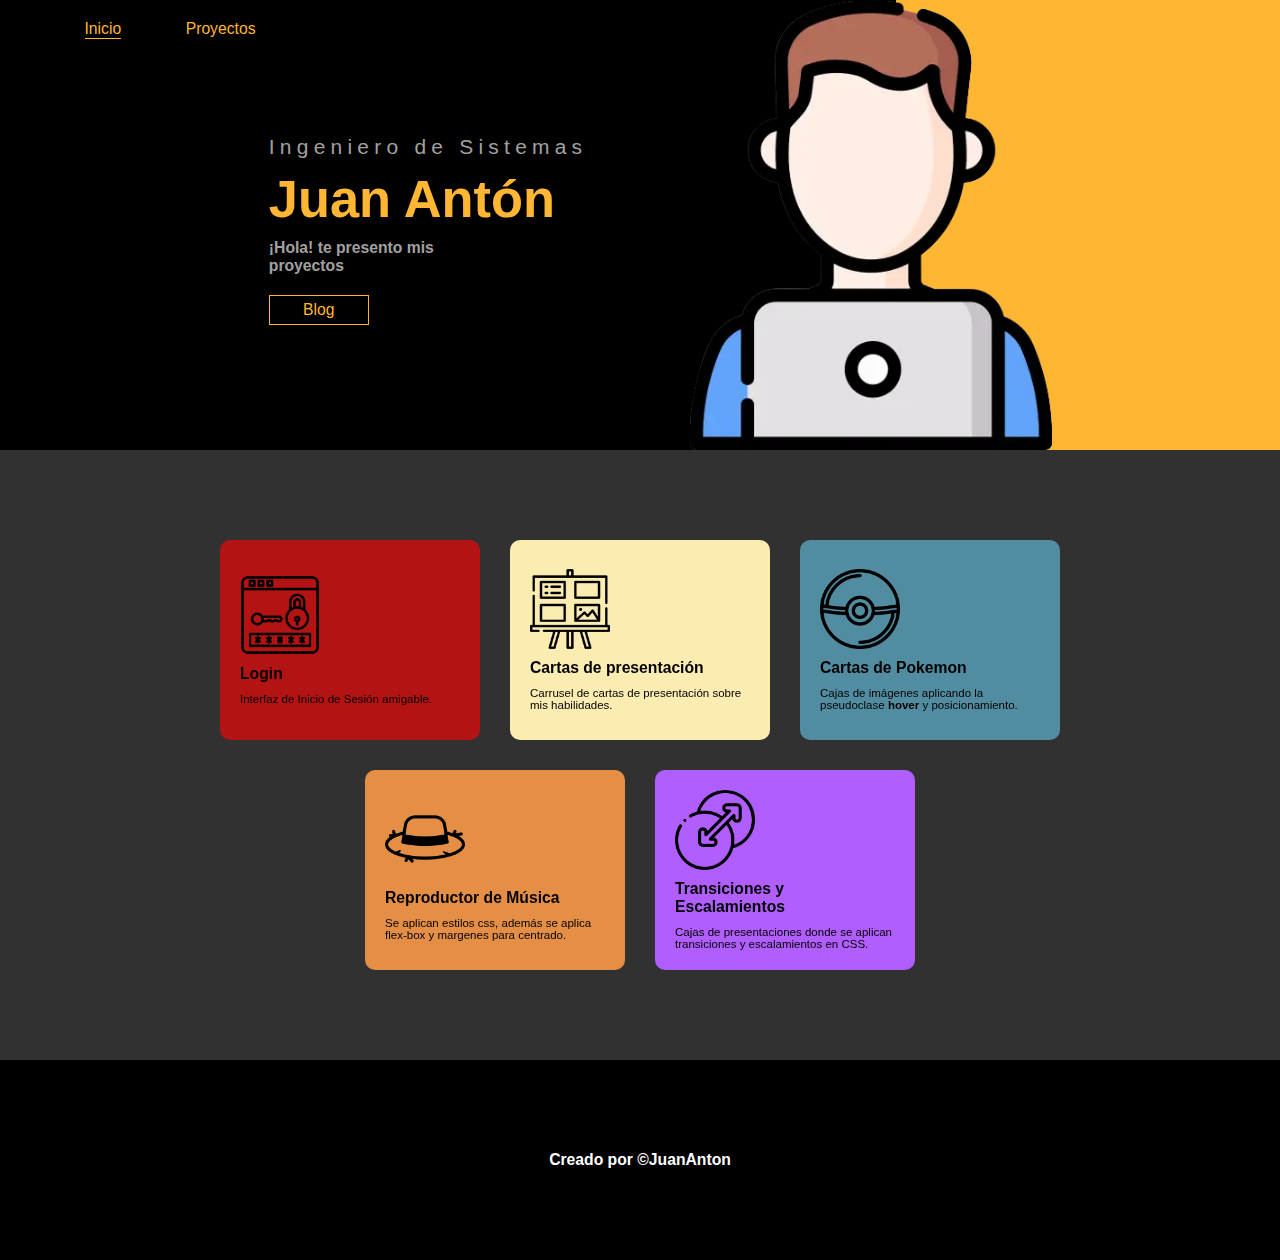
==== index.html @ 186a22ee "Se agrega el Proyecto" ====
<!DOCTYPE html>
<html lang="en">
<head>
    <meta charset="UTF-8">
    <meta http-equiv="X-UA-Compatible" content="IE=edge">
    <meta name="viewport" content="width=device-width, initial-scale=1.0">
    <title>Portafolio</title>
    <link rel="icon" href="/img/j.png">
    <style>
        @import url('https://fonts.googleapis.com/css2?family=Tangerine&display=swap');
    </style>
    <link rel="stylesheet" href="/style.css">
</head>
<body>
    <header class="container">
        <nav class="nav">
            <ul class="nav-ul">
                <li class="nav-ul__li nav-ul--item"><a href="/index.html">Inicio</a></li>
                <li class="nav-ul__li"><a href="#main">Proyectos</a></li>
            </ul>
        </nav>
        <article class="header-article">
            <section class="header-article__section">
                <div class="header-article__section__div__uno">
                    <p>Ingeniero de Sistemas</p>
                    <h1>Juan Antón</h1>
                    <h2>¡Hola! te presento mis proyectos</h2>
                </div>
                <div class="header-article__section__div">
                    <a href="./BLOG-JUANANTON/index.html" class="" target="_blank">
                        <button id="header-article__section__div__button" class="header-article__section__div__button">Blog</button>
                    </a>
                </div>
            </section>
            <section class="header-article__section__dos">
                <figure class="header-article__section__figure">
                    <img src="/img/programador-removebg-preview.webp" alt="" class="header-article__section__img">
                    <figcaption></figcaption>
                </figure>
            </section>
        </article>
    </header>
    <main class="container main" id="main">
        <article class="main-proyectos">
            <section class="main-proyectos__section" id="main-proyectos__section__cuatro">
                <div class="face front face--cuatro">
                    <figure class="main-proyectos__section__figure">
                        <img src="/img/contrasena.png" alt="" class="main-proyectos__section__img">
                        <figcaption></figcaption>
                    </figure> 
                    <h2>Login</h2>
                    <p>Interfaz de Inicio de Sesión amigable.</p>
                </div>
                <div class="face back back--item4">
                    <a href="./LOGIN/index.html" target="_blank">
                        <button href="" class="booton">Ver más</button>
                    </a>
                </div>
            </section>
            <section class="main-proyectos__section" id="main-proyectos__section__cinco">
                <div class="face front face--cinco">
                    <figure class="main-proyectos__section__figure">
                        <img src="/img/storyboard.png" alt="" class="main-proyectos__section__img">
                        <figcaption></figcaption>
                    </figure> 
                    <h2>Cartas de presentación</h2>
                    <p>Carrusel de cartas de presentación sobre mis habilidades.</p>
                </div>
                <div class="face back back--item5">
                    <a href="./CARTAS-PRESENTACION/index.html" target="_blank">
                        <button href="" class="booton">Ver más</button>
                    </a>
                </div>
            </section>
            <section class="main-proyectos__section" id="main-proyectos__section__seis">
                <div class="face front face--seis">
                    <figure class="main-proyectos__section__figure">
                        <img src="/img/pokebola.png" alt="" class="main-proyectos__section__img">
                        <figcaption></figcaption>
                    </figure> 
                    <h2>Cartas de Pokemon</h2>
                    <p>Cajas de imágenes aplicando la pseudoclase <strong>hover</strong> y posicionamiento.</p>
                </div>
                <div class="face back back--item6">
                    <a href="./CARTAS-POKEMON/index.html" target="_blank">
                        <button href="" class="booton">Ver más</button>
                    </a>
                </div>
            </section>
            <section class="main-proyectos__section" id="main-proyectos__section__ocho">
                <div class="face front face--ocho">
                    <figure class="main-proyectos__section__figure">
                        <img src="/img/sombrero-de-copa.png" alt="" class="main-proyectos__section__img">
                        <figcaption></figcaption>
                    </figure> 
                    <h2>Reproductor de Música</h2>
                    <p>Se aplican estilos css, además se aplica flex-box y margenes para centrado.</p>
                </div>
                <div class="face back back--item8">
                    <a href="./REPRODUCTOR/index.html" target="_blank">
                        <button href="" class="booton">Ver más</button>
                    </a>
                </div>
            </section>
            <section class="main-proyectos__section" id="main-proyectos__section__nueve">
                <div class="face front face--nueve">
                    <figure class="main-proyectos__section__figure">
                        <img src="/img/transicion.png" alt="" class="main-proyectos__section__img">
                        <figcaption></figcaption>
                    </figure> 
                    <h2>Transiciones y Escalamientos</h2>
                    <p>Cajas de presentaciones donde se aplican transiciones y escalamientos en CSS.</p>
                </div>
                <div class="face back back--item9">
                    <a href="./TRANSFORM/index.html" target="_blank">
                        <button href="" class="booton">Ver más</button>
                    </a>
                </div>
            </section>
        </article>
    </main>
    <footer class="footer">
        <div class="footer__texts">
            <h2 class="footer__paragraph">Creado por &copy;JuanAnton</h2>
        </div>
    </footer>
</body>
</html>
---- style.css ----
*{
    box-sizing: border-box;
    margin: 0;
    padding: 0;
}

html{
    font-size: 65.5%;
    font-family: var(--font-family);
}

:root{
    --font-family:'Roboto', sans-serif;
    --font-size-primary: 4rem;
    --font-size-secundary: 3rem;
    --font-size-terceary: 2rem;
    --color-secundary: #ffb633;
    --color-primary: #313131;
}

.container{
    width: 100%;
    background-color: black;
}

.nav{
    display: flex;
    justify-content: center;
}

.nav-ul{
    margin-top: 20px;
    width: 300px;
    display: flex;
    justify-content: space-evenly;
}

.nav-ul__li{
    display: inline-block;
    font-size: 1.3rem;
    transition: .5s;
    border-bottom: 1px solid transparent;
}

.nav-ul__li:hover{
    border-bottom: 1px solid var(--color-secundary);
}

.nav-ul__li a{
    text-decoration: none;
    color: var(--color-secundary);
}

.nav-ul--item{
    border-bottom: 1px solid var(--color-secundary);
}

.header-article{
    height: 250px;
    display: flex;
    align-items: center;
    justify-content: center;
}

.header-article__section__div__uno{
    text-align: center;
}

.header-article__section{
    height: 180px;
    display: flex;
    flex-direction: column;
    justify-content: center;
    align-items: center;
}

.header-article__section p{
    margin-top: 10px;
    font-size: 1.3rem;
    letter-spacing: .5rem;
    color: rgb(162, 161, 161);
}

.header-article__section h1{
    margin-top: 10px;
    font-size: var(--font-size-secundary);
    color: var(--color-secundary);
}

.header-article__section h2{
    margin-top: 10px;
    color: rgb(162, 161, 161);
    width: 100%;
    margin-bottom: 0;
}

.header-article__section__div{
    margin-top: 20px;
}

.header-article__section__div a{
    text-decoration: none;
}

.header-article__section__div__button{
    width: 100px;
    height: 30px;
    border: 1px solid var(--color-secundary);
    background-color: black;
    color: var(--color-secundary);
    cursor: pointer;
}

.header-article__section__div__button:hover{
    background-color: var(--color-secundary);
    color: black;
    font-weight: bold;
}

.header-article__section__dos{
    display: none;
}

.main{
    background-color: var(--color-primary);
    width: 100%;
    padding: 50px 0;
}

.main-proyectos{
    padding: 40px 0;
    width: 70%;
    margin: 0 auto;
    display: flex;
    flex-wrap: wrap;
    column-gap: 30px;
    row-gap: 30px;
    justify-content: center;
}

.main-proyectos__section{
    width: 80%;
    max-width: 260px;
    height: 80%;
    display: flex;
    flex-direction: column;
    border-radius: 10px;
    position: relative;
    height: 200px;
}

.face{
    position: absolute;
    width: 100%;
    height: 100%;
    backface-visibility: hidden;
    border-radius: 10px;
    overflow: hidden;
    transition: .9s;
}

.face--uno{
    background-color: var(--color-secundary);
}

.face--dos{
    background-color: #98D8AA;
}

.face--tres{
    background-color: #265073;
}

.face--cuatro{
    background-color: #B31312;
}

.face--cinco{
    background-color: #FBECB2;
}

.face--seis{
    background-color: #528ca1;
}

.face--siete{
    background-color: #00653e;
}

.face--ocho{
    background-color: #E48F45;
}

.face--nueve{
    background-color: #B15EFF;
}

.face a{
    text-decoration: none;
}

.back{
    transform: perspective(600px) rotateY(180deg);
    display: flex;
    justify-content: center;
    align-items: center;
    background-position: center;
    background-repeat: no-repeat;
    background-size: cover;
}

.back--item1{
    background-image: linear-gradient(rgba(255, 0, 0, 0.416),rgba(0, 0, 255, 0.537)), url('./img/img_fondo.webp');
}

.back--item2{
    background-image: linear-gradient(rgba(240,89,65, 0.416),rgba(34,9,44, 0.537)), url('./img/img_fondo2.webp');
}

.back--item3{
    background-image: linear-gradient(rgba(255,245,194, 0.416),rgba(48,129,208, 0.537)), url('./img/img_fondo3.webp');
}

.back--item4{
    background-image: linear-gradient(rgba(61,48,162, 0.416),rgba(255,251,115, 0.537)), url('./img/img_fondo4.webp');
}

.back--item5{
    background-image: linear-gradient(rgba(58,77,57, 0.416),rgba(236, 227, 206, 0.537)), url('./img/img_fondo5.webp');
}

.back--item6{
    background-image: linear-gradient(rgba(255, 0, 0, 0.416),rgba(0, 0, 255, 0.537)), url(./CARTAS-POKEMON/assets/fondo.webp);
}

.back--item7{
    background-image: linear-gradient(rgba(255, 0, 0, 0.416),rgba(5, 105, 14, 0.877)), url('./img/img_fondo7.webp');
}

.back--item8{
    background-image: linear-gradient(rgba(255, 255, 0, 0.289),rgba(105, 5, 38, 0.877)), url('../REPRODUCTOR/assets/imagen.webp');
}

.back--item9{
    background-image: linear-gradient(rgba(167, 98, 245, 0.289),rgba(245, 66, 126, 0.877)), url('./img/transicion.png');
}

.booton{
    width: 100px;
    height: 40px;
    background-color: var(--color-secundary);
    border: 0;
    border-radius: 10px;
    display: flex;
    justify-content: center;
    align-items: center;
    text-align: center;
    color: black;
    font-size: 1.5rem;
    cursor: pointer;
}

.booton:hover{
    background-color: black;
    border: 1px solid var(--color-secundary);
    color: var(--color-secundary);
}

.front{
    transform: perspective(600px) rotateY(0deg);
    display: flex;
    flex-direction: column;
    justify-content: center;
    gap: 10px;
    padding: 0 20px;
}

.front p{
    font-size: 1.1rem;
}

.main-proyectos__section:hover .front{
    transform: perspective(600px) rotateY(180deg);
}

.main-proyectos__section:hover .back{
    transform: perspective(600px) rotateY(360deg);
    border-radius: 10px;
}

.main-proyectos__section__figure{
    width: 80px;
    height: 80px;
}

.main-proyectos__section__img{
    width: 100%;
    height: 100%;
}

.footer{
    width: 100%;
    background-color: black;
    color: white;
    height: 200px;
    display: flex;
    justify-content: center;
    align-items: center;
}

.footer__texts{
    width: 80%;
    display: block;
    text-align: center;
}

@media screen and (min-width: 786px){

    .nav{
        justify-content:flex-start;
        position: absolute;
    }
    
    .nav-ul{
        margin-left: 20px;
    }

    .nav-ul__li{
        font-size: 1.5rem;
    }

    .header-article__section__dos{
        display: block;
        width: 30%;
        height: 100%;
        background-color: var(--color-secundary);
    }

    .header-article{
        height: 450px;
        display: flex;
        flex-direction: row;
    }

    .header-article__section{
        width: 70%;
        display: flex;
        flex-direction: column;
        justify-content: center;
        align-items: center;
    }

    .header-article__section__div__uno{
        width: 70%;
        text-align: start;
        margin-left: auto;
    }
    
    .header-article__section__div{
        width: 70%;
        text-align: start;
        margin-left: auto;
    }

    .header-article__section__div__button{
        margin: 0 auto;
    }

    .header-article__section h2{
        margin-top: 10px;
        color: rgb(162, 161, 161);
        width: 200px;
        margin-bottom: 0;
        margin-left: 0;
        margin-right: 0;
    }

    .header-article__section h1{
        font-size: var(--font-size-primary);
    }

    .header-article__section__figure{
        width: 450px;
        height: 450px;
        position: relative;
        margin-left: -250px;
    }

    .header-article__section__img{
        width: 450px;
        height: 450px;
    }

    .header-article__section__div__button{
        font-size: 1.5rem;
    }

    .header-article__section__div__uno h1{
        font-size: 5rem;
    }

    .header-article__section__div__uno p{
        font-size: 2rem;
    }

}

@media screen and (min-width: 1366px){

    .header-article__section__div__uno{
        display: flex;
        flex-direction: column;
        gap: 5px;
        margin-bottom: 40px;
        line-height: 1.3;
        letter-spacing: 2px;
    }

    .header-article__section__div__uno p{
        letter-spacing: 10px;
    }

    .header-article__section__div__uno h2{
        font-size: 1.8rem;
    }

    .header-article__section__div__button{
        width: 150px;
        height: 40px;
        font-size: 1.8rem;
    }

    .main-proyectos__section{
        height: 260px;
    }

    .main-proyectos__section__figure{
        width: 100px;
        height: 100px;
    }

    .front p{
        font-size: 1.6rem;
    }

    .front h2{
        font-size: 2rem;
    }

    .booton{
        width: 140px;
        height: 50px;
        font-size: 1.8rem;
    }

}
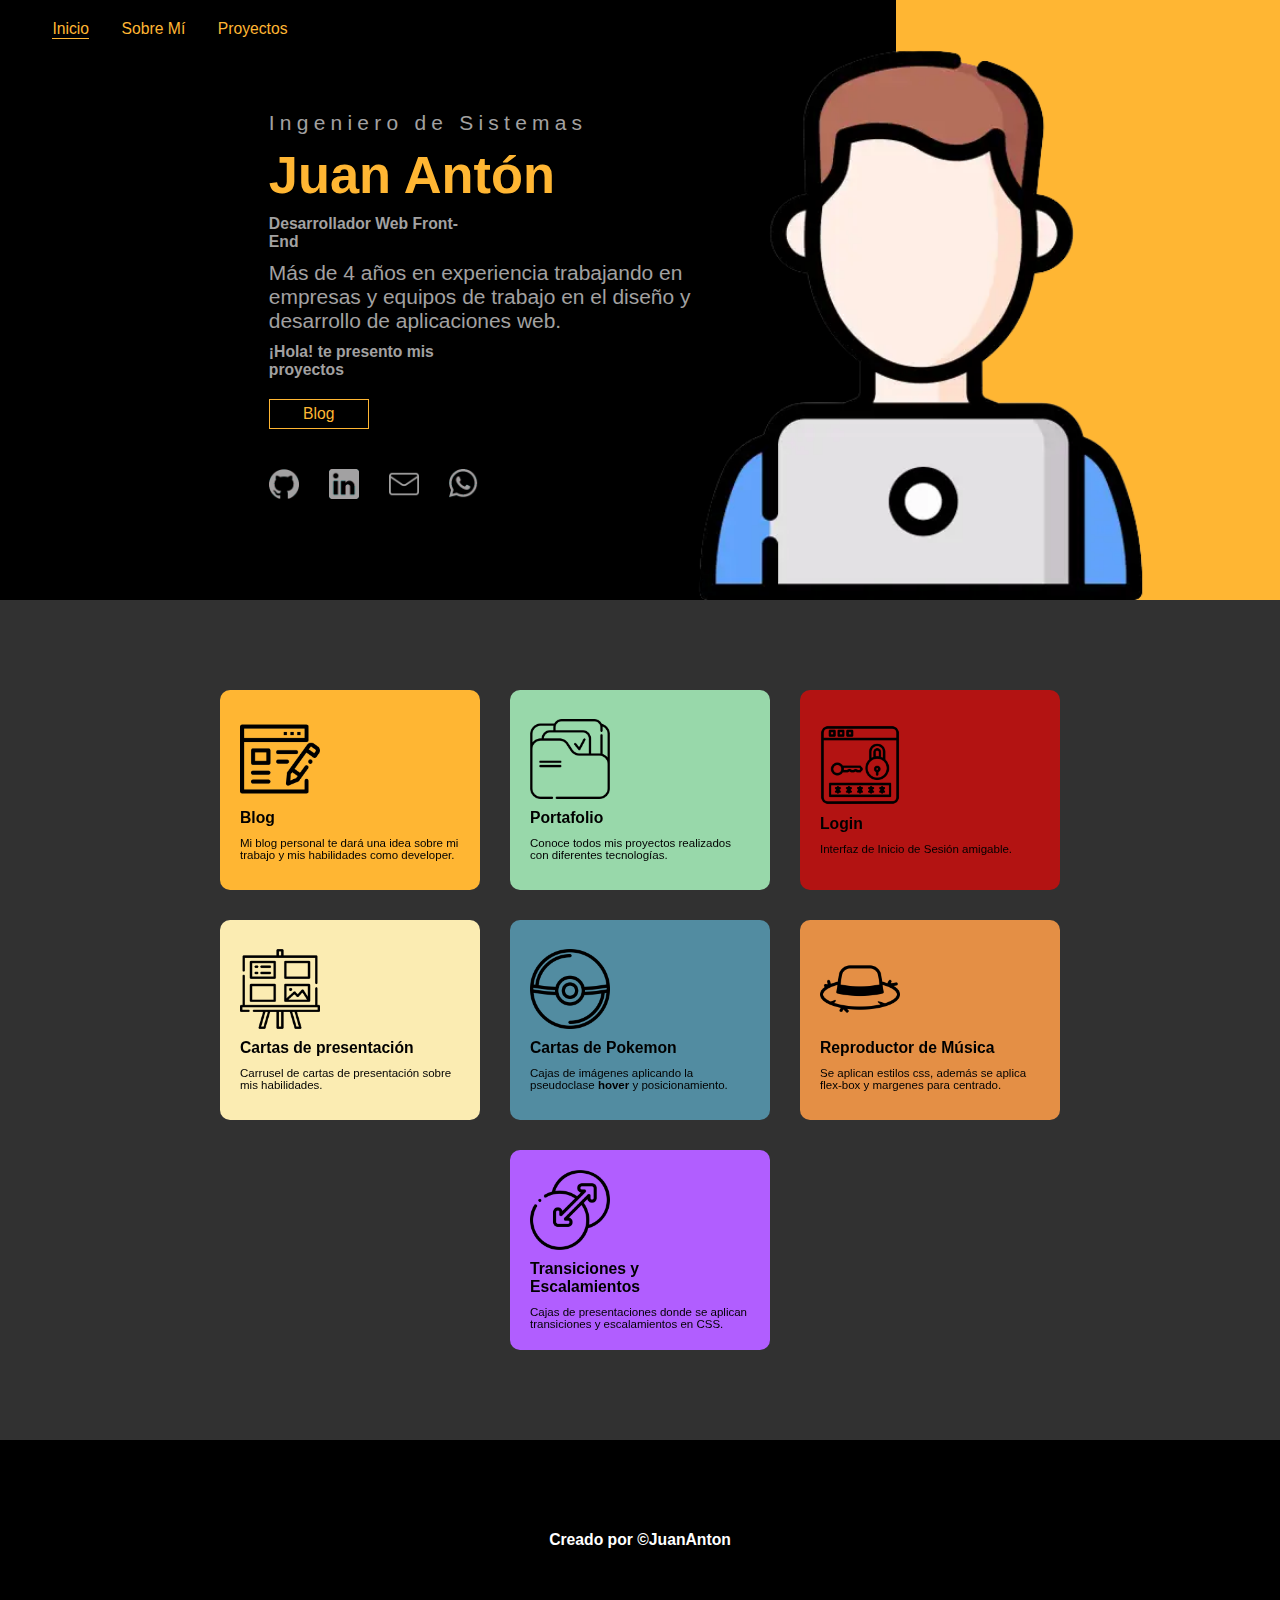
==== commit 57860a40: "Se agregan nuevos cambios" ====
--- a/index.html
+++ b/index.html
@@ -16,6 +16,7 @@
         <nav class="nav">
             <ul class="nav-ul">
                 <li class="nav-ul__li nav-ul--item"><a href="/index.html">Inicio</a></li>
+                <li class="nav-ul__li"><a href="./BLOG-JUANANTON/index.html">Sobre Mí</a></li>
                 <li class="nav-ul__li"><a href="#main">Proyectos</a></li>
             </ul>
         </nav>
@@ -24,6 +25,8 @@
                 <div class="header-article__section__div__uno">
                     <p>Ingeniero de Sistemas</p>
                     <h1>Juan Antón</h1>
+                    <h2>Desarrollador Web Front-End</h2>
+                    <p class="section-p">Más de 4 años en experiencia trabajando en empresas y equipos de trabajo en el diseño y desarrollo de aplicaciones web.</p>
                     <h2>¡Hola! te presento mis proyectos</h2>
                 </div>
                 <div class="header-article__section__div">
@@ -31,6 +34,28 @@
                         <button id="header-article__section__div__button" class="header-article__section__div__button">Blog</button>
                     </a>
                 </div>
+                <aside class="header__aside">
+                    <a href="https://github.com/jantons25?tab=repositories" class="aside__cta">
+                        <figure class="aside__figure">
+                            <img class="aside__img" src="./img/github.png" alt="">
+                        </figure>
+                    </a>
+                    <a href="https://www.linkedin.com/in/juan-ant%C3%B3n-silva-438057262/" class="aside__cta">
+                        <figure class="aside__figure">
+                            <img class="aside__img" src="./img/logotipo-de-linkedin.png" alt="">
+                        </figure>
+                    </a>
+                    <a href="" class="aside__cta">
+                        <figure class="aside__figure">
+                            <img class="aside__img" src="./img/email (1).png" alt="">
+                        </figure>
+                    </a>
+                    <a href="https://api.whatsapp.com/send?phone=949469384&text=Hola, quisiera contactar contigo" class="aside__cta">
+                        <figure class="aside__figure">
+                            <img class="aside__img" src="./img/whatsapp.png" alt="">
+                        </figure>
+                    </a>
+                </aside>
             </section>
             <section class="header-article__section__dos">
                 <figure class="header-article__section__figure">
@@ -42,6 +67,36 @@
     </header>
     <main class="container main" id="main">
         <article class="main-proyectos">
+            <section class="main-proyectos__section" id="main-proyectos__section__uno">
+                <div class="face front face--uno">
+                    <figure class="main-proyectos__section__figure">
+                        <img src="/img/blog__1_-removebg-preview.png" alt="" class="main-proyectos__section__img" id="main-proyectos__section__img">
+                        <figcaption></figcaption>
+                    </figure> 
+                    <h2>Blog</h2>
+                    <p>Mi blog personal te dará una idea sobre mi trabajo y mis habilidades como developer.</p>
+                </div>
+                <div class="face back back--item1">
+                    <a href="./BLOG-JUANANTON/index.html" target="_blank">
+                        <button class="booton">Ver más</button>
+                    </a>
+                </div>
+            </section>
+            <section class="main-proyectos__section" id="main-proyectos__section__dos">
+                <div class="face front face--dos">
+                    <figure class="main-proyectos__section__figure">
+                        <img src="/img/portafolio__1_-removebg-preview.png" alt="" class="main-proyectos__section__img">
+                        <figcaption></figcaption>
+                    </figure> 
+                    <h2>Portafolio</h2>
+                    <p>Conoce todos mis proyectos realizados con diferentes tecnologías.</p>
+                </div>
+                <div class="face back back--item2">
+                    <a href="./index.html" target="_blank">
+                        <button href="" class="booton">Ver más</button>
+                    </a>
+                </div>
+            </section>
             <section class="main-proyectos__section" id="main-proyectos__section__cuatro">
                 <div class="face front face--cuatro">
                     <figure class="main-proyectos__section__figure">
--- a/style.css
+++ b/style.css
@@ -9,6 +9,9 @@
     font-family: var(--font-family);
 }
 
+body{
+    scroll-behavior:unset;
+}
 :root{
     --font-family:'Roboto', sans-serif;
     --font-size-primary: 4rem;
@@ -56,7 +59,8 @@
 }
 
 .header-article{
-    height: 250px;
+    height: 300px;
+    height: 350px;
     display: flex;
     align-items: center;
     justify-content: center;
@@ -79,6 +83,11 @@
     font-size: 1.3rem;
     letter-spacing: .5rem;
     color: rgb(162, 161, 161);
+    max-width: 450px;
+}
+
+.header-article__section .section-p{
+    letter-spacing: normal;
 }
 
 .header-article__section h1{
@@ -89,6 +98,7 @@
 
 .header-article__section h2{
     margin-top: 10px;
+    color: #a2a1a1;
     color: rgb(162, 161, 161);
     width: 100%;
     margin-bottom: 0;
@@ -121,6 +131,28 @@
     display: none;
 }
 
+.header__aside{
+    margin-top: 20px;
+    display: flex;
+    flex-direction: row;
+    gap: 30px;
+}
+
+.aside__figure{
+    width: 30px;
+    height: 30px;
+}
+
+.aside__img{
+    width: 100%;
+    height: 100%;
+    transition: transform .3s ease;
+}
+
+.aside__img:hover{
+    transform: scale(1.5);
+}
+
 .main{
     background-color: var(--color-primary);
     width: 100%;
@@ -337,7 +369,8 @@
     }
 
     .header-article{
-        height: 450px;
+        height: 600px;
+        height: 600px;
         display: flex;
         flex-direction: row;
     }
@@ -380,15 +413,16 @@
     }
 
     .header-article__section__figure{
-        width: 450px;
-        height: 450px;
+        width: 550px;
+        height: 550px;
         position: relative;
         margin-left: -250px;
+        margin-top: 50px;
     }
 
     .header-article__section__img{
-        width: 450px;
-        height: 450px;
+        width: 550px;
+        height: 550px;
     }
 
     .header-article__section__div__button{
@@ -403,6 +437,11 @@
         font-size: 2rem;
     }
 
+    .header__aside{
+        width: 70%;
+        margin-top: 40px;
+        margin-left: auto;
+    }
 }
 
 @media screen and (min-width: 1366px){
@@ -422,6 +461,7 @@
 
     .header-article__section__div__uno h2{
         font-size: 1.8rem;
+        width: 400px;
     }
 
     .header-article__section__div__button{
@@ -453,6 +493,4 @@
         font-size: 1.8rem;
     }
 
-}
-
-
+}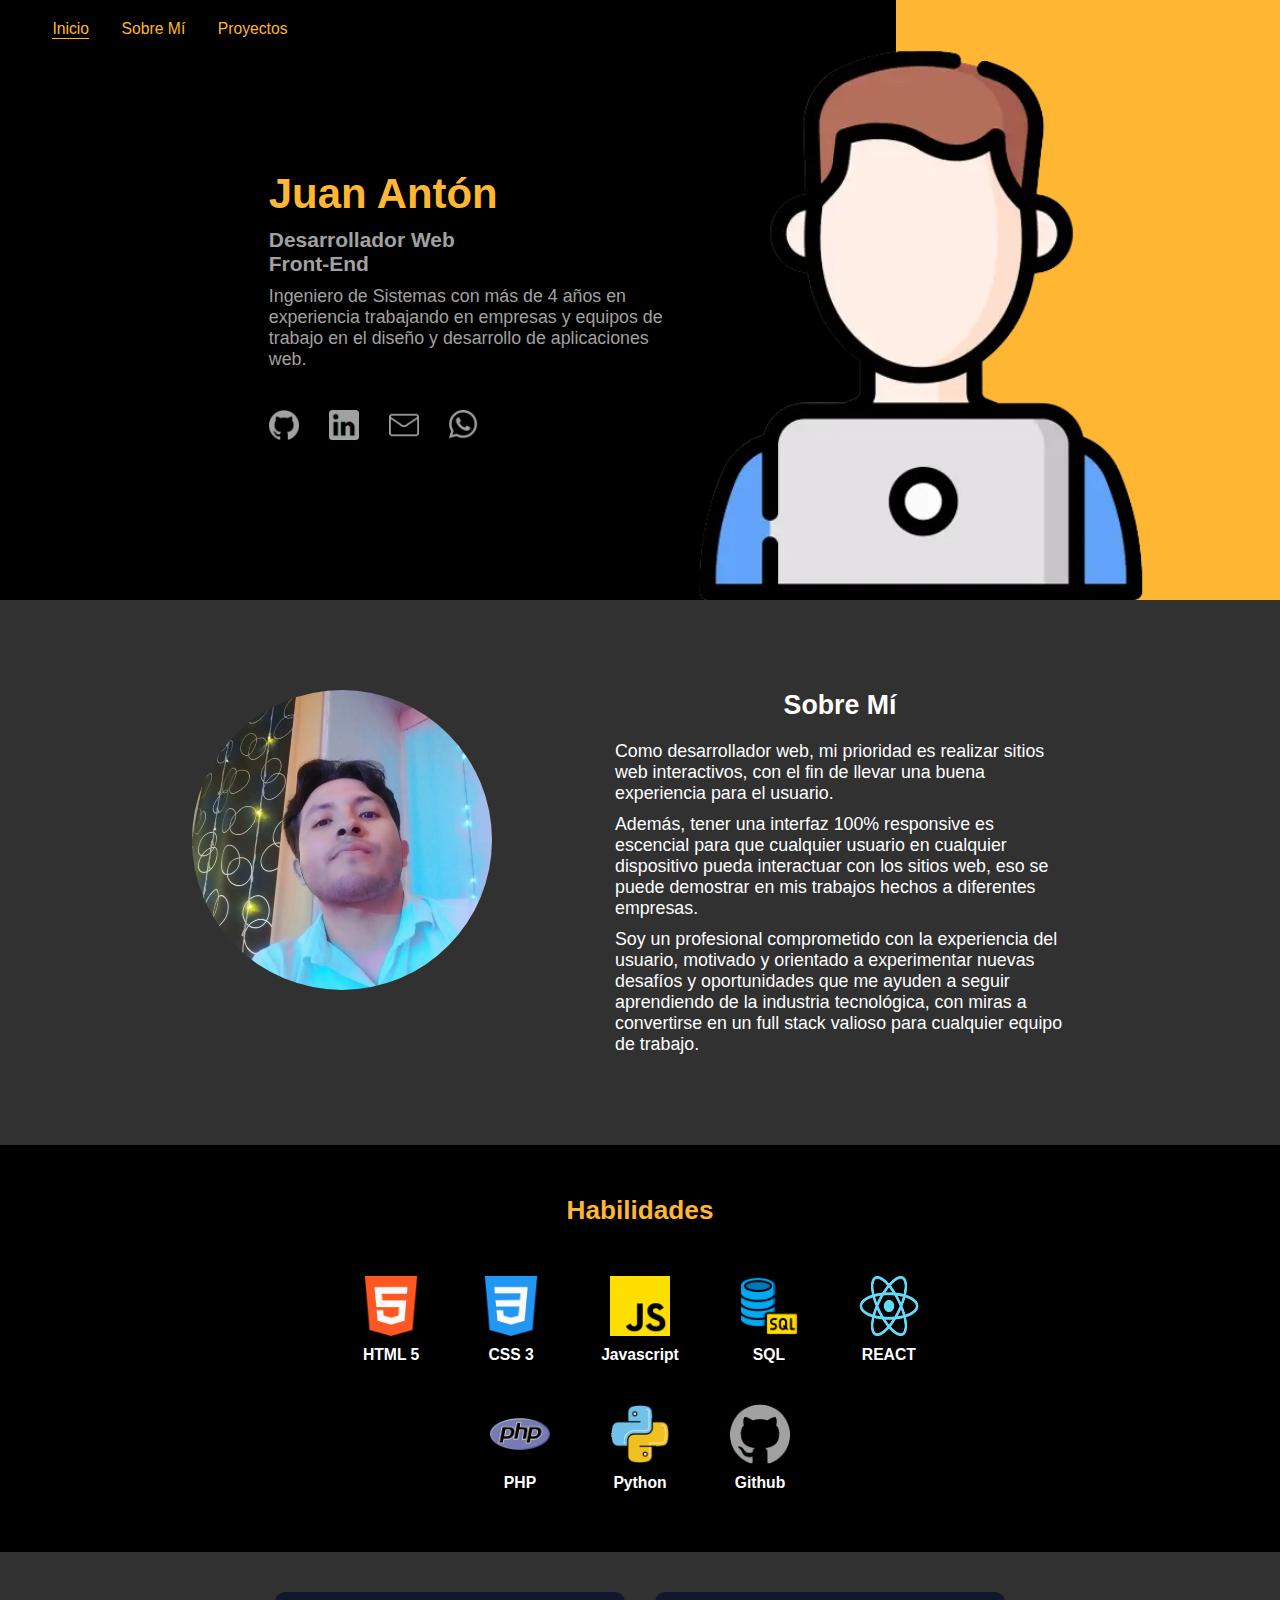
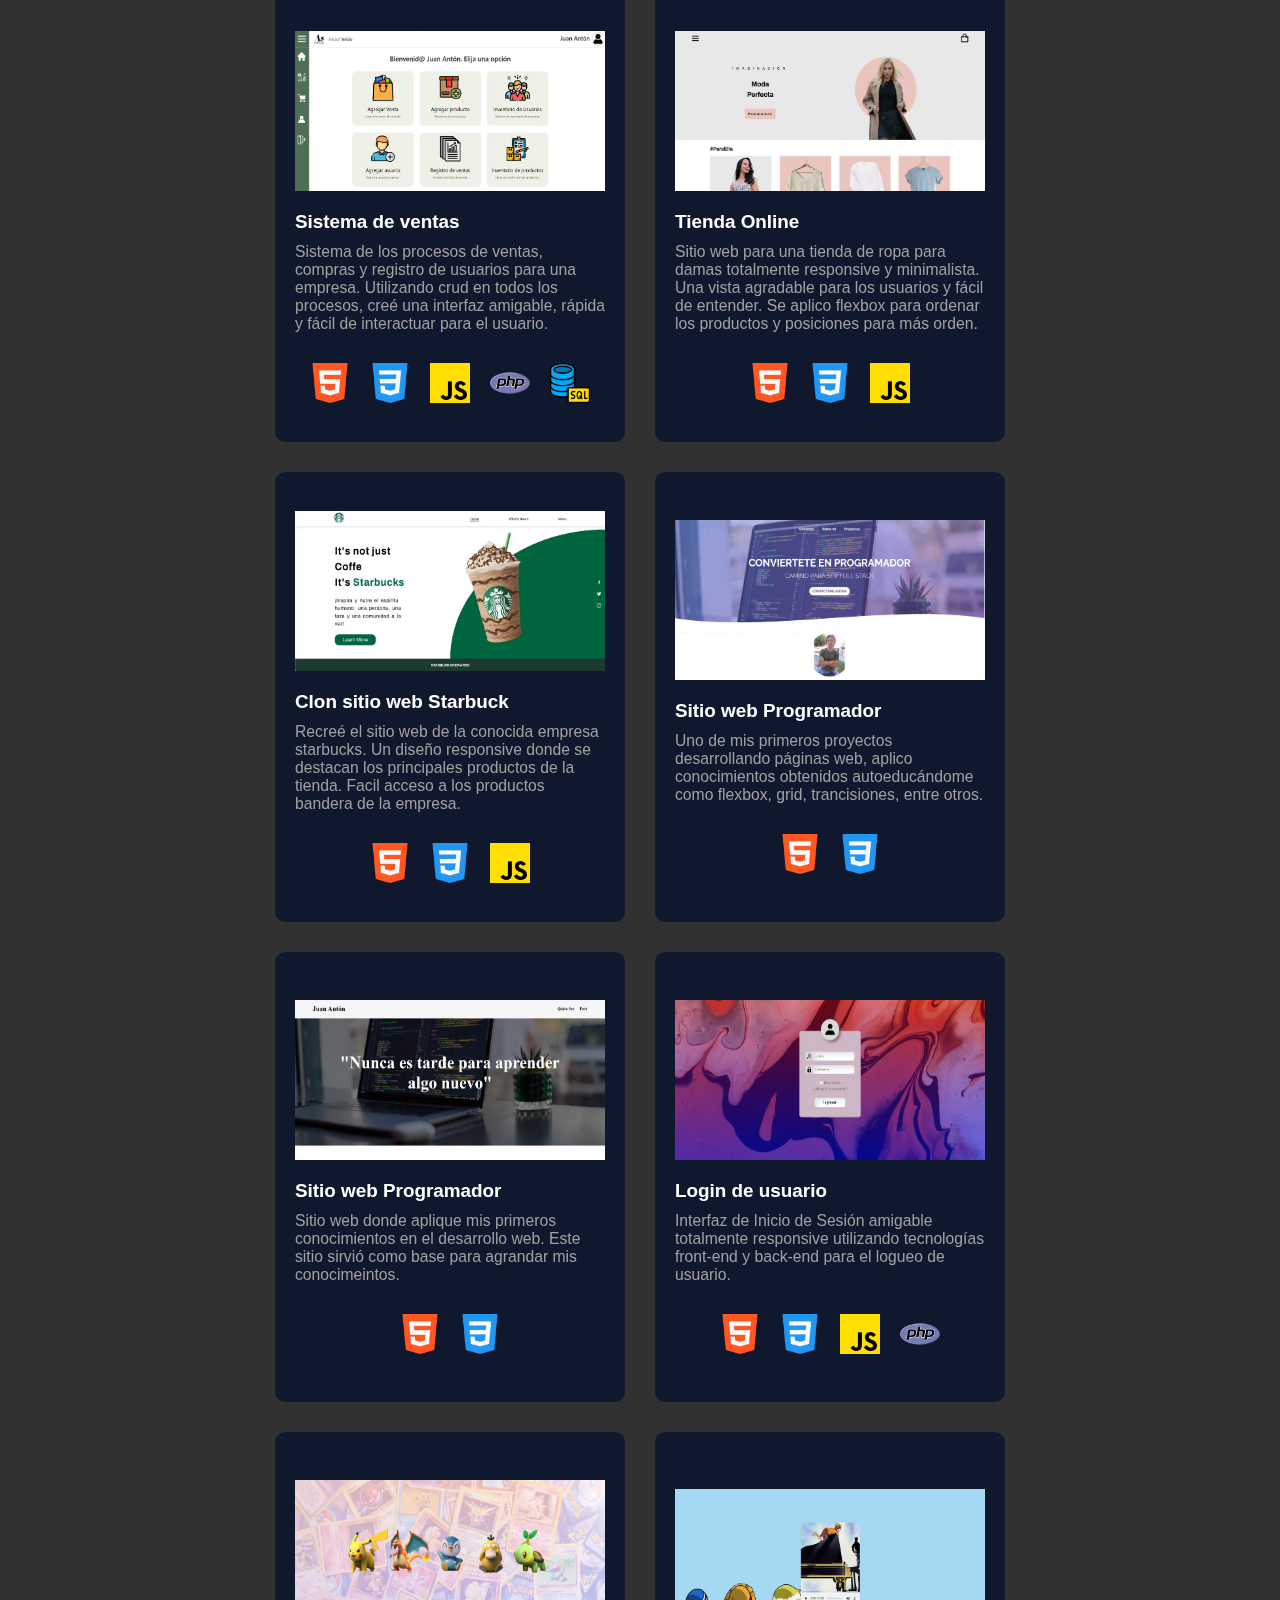
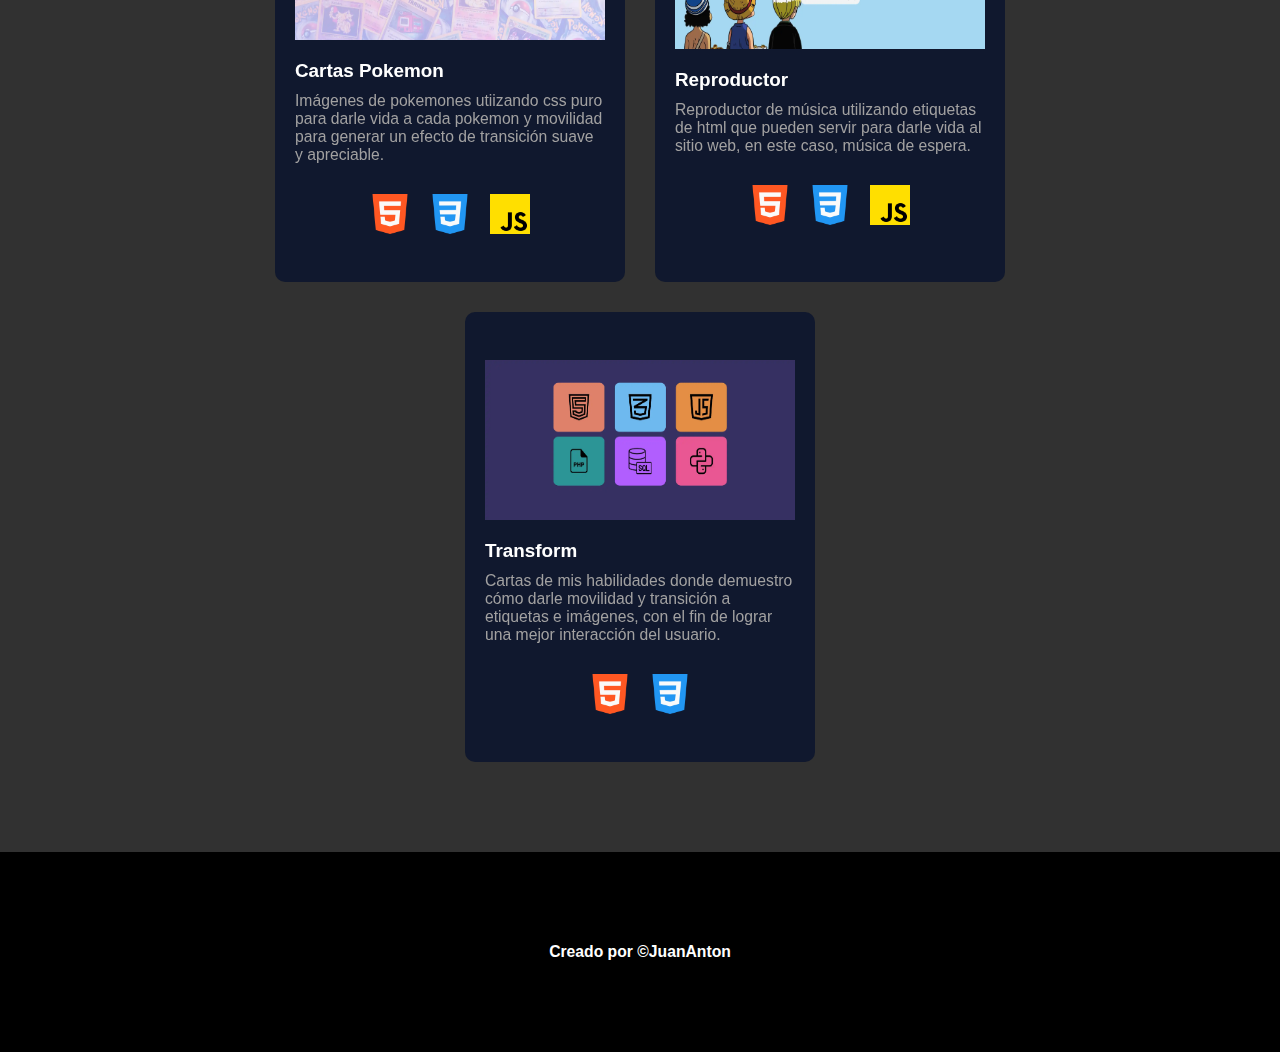
==== commit 4125cab1: "Se agregan nuevos proyectos y cambios" ====
--- a/index.html
+++ b/index.html
@@ -23,11 +23,10 @@
         <article class="header-article">
             <section class="header-article__section">
                 <div class="header-article__section__div__uno">
-                    <p>Ingeniero de Sistemas</p>
+                    <!-- <p>Ingeniero de Sistemas</p> -->
                     <h1>Juan Antón</h1>
                     <h2>Desarrollador Web Front-End</h2>
-                    <p class="section-p">Más de 4 años en experiencia trabajando en empresas y equipos de trabajo en el diseño y desarrollo de aplicaciones web.</p>
-                    <h2>¡Hola! te presento mis proyectos</h2>
+                    <p class="section-p">Ingeniero de Sistemas con más de 4 años en experiencia trabajando en empresas y equipos de trabajo en el diseño y desarrollo de aplicaciones web.</p>
                 </div>
                 <div class="header-article__section__div">
                     <a href="./BLOG-JUANANTON/index.html" class="" target="_blank">
@@ -66,45 +65,265 @@
         </article>
     </header>
     <main class="container main" id="main">
+        <section class="main__my">
+            <article class="my__container">
+                <div class="my__texts">
+                    <h2>Sobre Mí</h2>
+                    <p>Como desarrollador web, mi prioridad es realizar sitios web interactivos, con el fin de llevar una buena experiencia para el usuario.</p>
+                    <p>Además, tener una interfaz 100% responsive es escencial para que cualquier usuario en cualquier dispositivo pueda interactuar con los sitios web, eso se puede demostrar en mis trabajos hechos a diferentes empresas.</p>
+                    <p>Soy un profesional comprometido con la experiencia del usuario, motivado y orientado a experimentar nuevas desafíos y oportunidades que me ayuden a seguir aprendiendo de la industria tecnológica, con miras a convertirse en un full stack valioso para cualquier equipo de trabajo.</p>
+                </div>
+                <div class="my__foto">
+                    <figure class="my_figure">
+                        <img class="my_img" src="./img/juananton.webp" alt="">
+                    </figure>
+                </div>
+            </article>
+        </section>
+        <section class="main__skils">
+            <h2>Habilidades</h2>
+            <article class="skils">
+                <div class="skil__item">
+                    <figure class="skil__figure">
+                        <img src="./img/html-5.png" alt="" class="skil_img">
+                    </figure>
+                    <p>HTML 5</p>
+                </div>
+                <div class="skil__item">
+                    <figure class="skil__figure">
+                        <img src="./img/css-3.png" alt="" class="skil_img">
+                    </figure>
+                    <p>CSS 3</p>
+                </div>
+                <div class="skil__item">
+                    <figure class="skil__figure">
+                        <img src="./img/js.png" alt="" class="skil_img">
+                    </figure>
+                    <p>Javascript</p>
+                </div>
+                <div class="skil__item">
+                    <figure class="skil__figure">
+                        <img src="./img/base-de-datos.png" alt="" class="skil_img">
+                    </figure>
+                    <p>SQL</p>
+                </div>
+                <div class="skil__item">
+                    <figure class="skil__figure">
+                        <img src="./img/react.png" alt="" class="skil_img">
+                    </figure>
+                    <p>REACT</p>
+                </div>
+                <div class="skil__item">
+                    <figure class="skil__figure">
+                        <img src="./img/php.png" alt="" class="skil_img">
+                    </figure>
+                    <p>PHP</p>
+                </div>
+                <div class="skil__item">
+                    <figure class="skil__figure">
+                        <img src="./img/piton.png" alt="" class="skil_img">
+                    </figure>
+                    <p>Python</p>
+                </div>
+                <div class="skil__item">
+                    <figure class="skil__figure">
+                        <img src="./img/github.png" alt="" class="skil_img">
+                    </figure>
+                    <p>Github</p>
+                </div>
+            </article>
+        </section>
         <article class="main-proyectos">
-            <section class="main-proyectos__section" id="main-proyectos__section__uno">
-                <div class="face front face--uno">
-                    <figure class="main-proyectos__section__figure">
-                        <img src="/img/blog__1_-removebg-preview.png" alt="" class="main-proyectos__section__img" id="main-proyectos__section__img">
-                        <figcaption></figcaption>
-                    </figure> 
-                    <h2>Blog</h2>
-                    <p>Mi blog personal te dará una idea sobre mi trabajo y mis habilidades como developer.</p>
-                </div>
-                <div class="face back back--item1">
-                    <a href="./BLOG-JUANANTON/index.html" target="_blank">
-                        <button class="booton">Ver más</button>
-                    </a>
-                </div>
-            </section>
-            <section class="main-proyectos__section" id="main-proyectos__section__dos">
-                <div class="face front face--dos">
-                    <figure class="main-proyectos__section__figure">
-                        <img src="/img/portafolio__1_-removebg-preview.png" alt="" class="main-proyectos__section__img">
-                        <figcaption></figcaption>
-                    </figure> 
-                    <h2>Portafolio</h2>
-                    <p>Conoce todos mis proyectos realizados con diferentes tecnologías.</p>
-                </div>
-                <div class="face back back--item2">
-                    <a href="./index.html" target="_blank">
-                        <button href="" class="booton">Ver más</button>
-                    </a>
-                </div>
-            </section>
-            <section class="main-proyectos__section" id="main-proyectos__section__cuatro">
-                <div class="face front face--cuatro">
-                    <figure class="main-proyectos__section__figure">
-                        <img src="/img/contrasena.png" alt="" class="main-proyectos__section__img">
-                        <figcaption></figcaption>
-                    </figure> 
-                    <h2>Login</h2>
-                    <p>Interfaz de Inicio de Sesión amigable.</p>
+            <section class="main-proyectos__section" id="main-proyectos__section__cuatro">
+                <div class="face front face--cuatro">
+                    <figure class="main-proyectos__section__figure">
+                        <img src="/img/sistema-venta.webp" alt="" class="main-proyectos__section__img">
+                        <figcaption></figcaption>
+                    </figure> 
+                    <h2>Sistema de ventas</h2>
+                    <p>Sistema de los procesos de ventas, compras y registro de usuarios para una empresa. Utilizando crud en todos los procesos, creé una interfaz amigable, rápida y fácil de interactuar para el usuario.</p>
+                    <article class="proyectos__tecnologias">
+                        <div class="skil__item">
+                            <figure class="skil__figure--item">
+                                <img src="./img/html-5.png" alt="" class="skil_img">
+                            </figure>
+                        </div>
+                        <div class="skil__item">
+                            <figure class="skil__figure--item">
+                                <img src="./img/css-3.png" alt="" class="skil_img">
+                            </figure>
+                        </div>
+                        <div class="skil__item">
+                            <figure class="skil__figure--item">
+                                <img src="./img/js.png" alt="" class="skil_img">
+                            </figure>
+                        </div>
+                        <div class="skil__item">
+                            <figure class="skil__figure--item">
+                                <img src="./img/php.png" alt="" class="skil_img">
+                            </figure>
+                        </div>
+                        <div class="skil__item">
+                            <figure class="skil__figure--item">
+                                <img src="./img/base-de-datos.png" alt="" class="skil_img">
+                            </figure>
+                        </div>
+                    </article>
+                </div>
+                <div class="face back back--item4">
+                    <a href="#" target="_blank">
+                        <button href="" class="booton">Ver más</button>
+                    </a>
+                </div>
+            </section>
+            <section class="main-proyectos__section" id="main-proyectos__section__cuatro">
+                <div class="face front face--cuatro">
+                    <figure class="main-proyectos__section__figure">
+                        <img src="/img/tienda-vista.webp" alt="" class="main-proyectos__section__img">
+                        <figcaption></figcaption>
+                    </figure> 
+                    <h2>Tienda Online</h2>
+                    <p>Sitio web para una tienda de ropa para damas totalmente responsive y minimalista. Una vista agradable para los usuarios y fácil de entender. Se aplico flexbox para ordenar los productos y posiciones para más orden.</p>
+                    <article class="proyectos__tecnologias">
+                        <div class="skil__item">
+                            <figure class="skil__figure--item">
+                                <img src="./img/html-5.png" alt="" class="skil_img">
+                            </figure>
+                        </div>
+                        <div class="skil__item">
+                            <figure class="skil__figure--item">
+                                <img src="./img/css-3.png" alt="" class="skil_img">
+                            </figure>
+                        </div>
+                        <div class="skil__item">
+                            <figure class="skil__figure--item">
+                                <img src="./img/js.png" alt="" class="skil_img">
+                            </figure>
+                        </div>
+                    </article>
+                </div>
+                <div class="face back back--item4">
+                    <a href="#" target="_blank">
+                        <button href="" class="booton">Ver más</button>
+                    </a>
+                </div>
+            </section>
+            <section class="main-proyectos__section" id="main-proyectos__section__cuatro">
+                <div class="face front face--cuatro">
+                    <figure class="main-proyectos__section__figure">
+                        <img src="/img/starbucks-sitio.webp" alt="" class="main-proyectos__section__img">
+                        <figcaption></figcaption>
+                    </figure> 
+                    <h2>Clon sitio web Starbuck</h2>
+                    <p>Recreé el sitio web de la conocida empresa starbucks. Un diseño responsive donde se destacan los principales productos de la tienda. Facil acceso a los productos bandera de la empresa.</p>
+                    <article class="proyectos__tecnologias">
+                        <div class="skil__item">
+                            <figure class="skil__figure--item">
+                                <img src="./img/html-5.png" alt="" class="skil_img">
+                            </figure>
+                        </div>
+                        <div class="skil__item">
+                            <figure class="skil__figure--item">
+                                <img src="./img/css-3.png" alt="" class="skil_img">
+                            </figure>
+                        </div>
+                        <div class="skil__item">
+                            <figure class="skil__figure--item">
+                                <img src="./img/js.png" alt="" class="skil_img">
+                            </figure>
+                        </div>
+                    </article>
+                </div>
+                <div class="face back back--item4">
+                    <a href="#" target="_blank">
+                        <button href="" class="booton">Ver más</button>
+                    </a>
+                </div>
+            </section>
+            <section class="main-proyectos__section" id="main-proyectos__section__cuatro">
+                <div class="face front face--cuatro">
+                    <figure class="main-proyectos__section__figure">
+                        <img src="/img/sitio-uno.webp" alt="" class="main-proyectos__section__img">
+                        <figcaption></figcaption>
+                    </figure> 
+                    <h2>Sitio web Programador</h2>
+                    <p>Uno de mis primeros proyectos desarrollando páginas web, aplico conocimientos obtenidos autoeducándome como flexbox, grid, trancisiones, entre otros.</p>
+                    <article class="proyectos__tecnologias">
+                        <div class="skil__item">
+                            <figure class="skil__figure--item">
+                                <img src="./img/html-5.png" alt="" class="skil_img">
+                            </figure>
+                        </div>
+                        <div class="skil__item">
+                            <figure class="skil__figure--item">
+                                <img src="./img/css-3.png" alt="" class="skil_img">
+                            </figure>
+                        </div>
+                    </article>
+                </div>
+                <div class="face back back--item4">
+                    <a href="./PAGINA DOS/index.html" target="_blank">
+                        <button href="" class="booton">Ver más</button>
+                    </a>
+                </div>
+            </section>
+            <section class="main-proyectos__section" id="main-proyectos__section__cuatro">
+                <div class="face front face--cuatro">
+                    <figure class="main-proyectos__section__figure">
+                        <img src="/img/sitio-dos.webp" alt="" class="main-proyectos__section__img">
+                        <figcaption></figcaption>
+                    </figure> 
+                    <h2>Sitio web Programador</h2>
+                    <p>Sitio web donde aplique mis primeros conocimientos en el desarrollo web. Este sitio sirvió como base para agrandar mis conocimeintos.</p>
+                    <article class="proyectos__tecnologias">
+                        <div class="skil__item">
+                            <figure class="skil__figure--item">
+                                <img src="./img/html-5.png" alt="" class="skil_img">
+                            </figure>
+                        </div>
+                        <div class="skil__item">
+                            <figure class="skil__figure--item">
+                                <img src="./img/css-3.png" alt="" class="skil_img">
+                            </figure>
+                        </div>
+                    </article>
+                </div>
+                <div class="face back back--item4">
+                    <a href="./PAGINA UNO/index.html" target="_blank">
+                        <button href="" class="booton">Ver más</button>
+                    </a>
+                </div>
+            </section>
+            <section class="main-proyectos__section" id="main-proyectos__section__cuatro">
+                <div class="face front face--cuatro">
+                    <figure class="main-proyectos__section__figure">
+                        <img src="/img/login.webp" alt="" class="main-proyectos__section__img">
+                        <figcaption></figcaption>
+                    </figure> 
+                    <h2>Login de usuario</h2>
+                    <p>Interfaz de Inicio de Sesión amigable totalmente responsive utilizando tecnologías front-end y back-end para el logueo de usuario.</p>
+                    <article class="proyectos__tecnologias">
+                        <div class="skil__item">
+                            <figure class="skil__figure--item">
+                                <img src="./img/html-5.png" alt="" class="skil_img">
+                            </figure>
+                        </div>
+                        <div class="skil__item">
+                            <figure class="skil__figure--item">
+                                <img src="./img/css-3.png" alt="" class="skil_img">
+                            </figure>
+                        </div>
+                        <div class="skil__item">
+                            <figure class="skil__figure--item">
+                                <img src="./img/js.png" alt="" class="skil_img">
+                            </figure>
+                        </div>
+                        <div class="skil__item">
+                            <figure class="skil__figure--item">
+                                <img src="./img/php.png" alt="" class="skil_img">
+                            </figure>
+                        </div>
+                    </article>
                 </div>
                 <div class="face back back--item4">
                     <a href="./LOGIN/index.html" target="_blank">
@@ -112,61 +331,92 @@
                     </a>
                 </div>
             </section>
-            <section class="main-proyectos__section" id="main-proyectos__section__cinco">
-                <div class="face front face--cinco">
-                    <figure class="main-proyectos__section__figure">
-                        <img src="/img/storyboard.png" alt="" class="main-proyectos__section__img">
-                        <figcaption></figcaption>
-                    </figure> 
-                    <h2>Cartas de presentación</h2>
-                    <p>Carrusel de cartas de presentación sobre mis habilidades.</p>
-                </div>
-                <div class="face back back--item5">
-                    <a href="./CARTAS-PRESENTACION/index.html" target="_blank">
-                        <button href="" class="booton">Ver más</button>
-                    </a>
-                </div>
-            </section>
-            <section class="main-proyectos__section" id="main-proyectos__section__seis">
-                <div class="face front face--seis">
-                    <figure class="main-proyectos__section__figure">
-                        <img src="/img/pokebola.png" alt="" class="main-proyectos__section__img">
-                        <figcaption></figcaption>
-                    </figure> 
-                    <h2>Cartas de Pokemon</h2>
-                    <p>Cajas de imágenes aplicando la pseudoclase <strong>hover</strong> y posicionamiento.</p>
-                </div>
-                <div class="face back back--item6">
+            <section class="main-proyectos__section" id="main-proyectos__section__cuatro">
+                <div class="face front face--cuatro">
+                    <figure class="main-proyectos__section__figure">
+                        <img src="/img/pokemon.webp" alt="" class="main-proyectos__section__img">
+                        <figcaption></figcaption>
+                    </figure> 
+                    <h2>Cartas Pokemon</h2>
+                    <p>Imágenes de pokemones utiizando css puro para darle vida a cada pokemon y movilidad para generar un efecto de transición suave y apreciable.</p>
+                    <article class="proyectos__tecnologias">
+                        <div class="skil__item">
+                            <figure class="skil__figure--item">
+                                <img src="./img/html-5.png" alt="" class="skil_img">
+                            </figure>
+                        </div>
+                        <div class="skil__item">
+                            <figure class="skil__figure--item">
+                                <img src="./img/css-3.png" alt="" class="skil_img">
+                            </figure>
+                        </div>
+                        <div class="skil__item">
+                            <figure class="skil__figure--item">
+                                <img src="./img/js.png" alt="" class="skil_img">
+                            </figure>
+                        </div>
+                    </article>
+                </div>
+                <div class="face back back--item4">
                     <a href="./CARTAS-POKEMON/index.html" target="_blank">
                         <button href="" class="booton">Ver más</button>
                     </a>
                 </div>
             </section>
-            <section class="main-proyectos__section" id="main-proyectos__section__ocho">
-                <div class="face front face--ocho">
-                    <figure class="main-proyectos__section__figure">
-                        <img src="/img/sombrero-de-copa.png" alt="" class="main-proyectos__section__img">
-                        <figcaption></figcaption>
-                    </figure> 
-                    <h2>Reproductor de Música</h2>
-                    <p>Se aplican estilos css, además se aplica flex-box y margenes para centrado.</p>
-                </div>
-                <div class="face back back--item8">
+            <section class="main-proyectos__section" id="main-proyectos__section__cuatro">
+                <div class="face front face--cuatro">
+                    <figure class="main-proyectos__section__figure">
+                        <img src="/img/one-piece.webp" alt="" class="main-proyectos__section__img">
+                        <figcaption></figcaption>
+                    </figure> 
+                    <h2>Reproductor</h2>
+                    <p>Reproductor de música utilizando etiquetas de html que pueden servir para darle vida al sitio web, en este caso, música de espera.</p>
+                    <article class="proyectos__tecnologias">
+                        <div class="skil__item">
+                            <figure class="skil__figure--item">
+                                <img src="./img/html-5.png" alt="" class="skil_img">
+                            </figure>
+                        </div>
+                        <div class="skil__item">
+                            <figure class="skil__figure--item">
+                                <img src="./img/css-3.png" alt="" class="skil_img">
+                            </figure>
+                        </div>
+                        <div class="skil__item">
+                            <figure class="skil__figure--item">
+                                <img src="./img/js.png" alt="" class="skil_img">
+                            </figure>
+                        </div>
+                    </article>
+                </div>
+                <div class="face back back--item4">
                     <a href="./REPRODUCTOR/index.html" target="_blank">
                         <button href="" class="booton">Ver más</button>
                     </a>
                 </div>
             </section>
-            <section class="main-proyectos__section" id="main-proyectos__section__nueve">
-                <div class="face front face--nueve">
-                    <figure class="main-proyectos__section__figure">
-                        <img src="/img/transicion.png" alt="" class="main-proyectos__section__img">
-                        <figcaption></figcaption>
-                    </figure> 
-                    <h2>Transiciones y Escalamientos</h2>
-                    <p>Cajas de presentaciones donde se aplican transiciones y escalamientos en CSS.</p>
-                </div>
-                <div class="face back back--item9">
+            <section class="main-proyectos__section" id="main-proyectos__section__cuatro">
+                <div class="face front face--cuatro">
+                    <figure class="main-proyectos__section__figure">
+                        <img src="/img/transform.webp" alt="" class="main-proyectos__section__img">
+                        <figcaption></figcaption>
+                    </figure> 
+                    <h2>Transform</h2>
+                    <p>Cartas de mis habilidades donde demuestro cómo darle movilidad y transición a etiquetas e imágenes, con el fin de lograr una mejor interacción del usuario.</p>
+                    <article class="proyectos__tecnologias">
+                        <div class="skil__item">
+                            <figure class="skil__figure--item">
+                                <img src="./img/html-5.png" alt="" class="skil_img">
+                            </figure>
+                        </div>
+                        <div class="skil__item">
+                            <figure class="skil__figure--item">
+                                <img src="./img/css-3.png" alt="" class="skil_img">
+                            </figure>
+                        </div>
+                    </article>
+                </div>
+                <div class="face back back--item4">
                     <a href="./TRANSFORM/index.html" target="_blank">
                         <button href="" class="booton">Ver más</button>
                     </a>
--- a/style.css
+++ b/style.css
@@ -82,12 +82,14 @@
     margin-top: 10px;
     font-size: 1.3rem;
     letter-spacing: .5rem;
-    color: rgb(162, 161, 161);
+    color: #a2a1a1;
     max-width: 450px;
 }
 
 .header-article__section .section-p{
     letter-spacing: normal;
+    max-width: 400px;
+    font-size: 1.7rem;
 }
 
 .header-article__section h1{
@@ -99,9 +101,9 @@
 .header-article__section h2{
     margin-top: 10px;
     color: #a2a1a1;
-    color: rgb(162, 161, 161);
     width: 100%;
     margin-bottom: 0;
+    font-size: 2rem;
 }
 
 .header-article__section__div{
@@ -132,7 +134,7 @@
 }
 
 .header__aside{
-    margin-top: 20px;
+    margin-top: 40px;
     display: flex;
     flex-direction: row;
     gap: 30px;
@@ -171,14 +173,26 @@
 }
 
 .main-proyectos__section{
-    width: 80%;
-    max-width: 260px;
-    height: 80%;
+    width: 350px;
     display: flex;
     flex-direction: column;
     border-radius: 10px;
     position: relative;
-    height: 200px;
+    height: 450px;
+}
+
+.proyectos__tecnologias{
+    display: flex;
+    flex-wrap: wrap;
+    justify-content: center;
+    column-gap: 20px;
+    row-gap: 10px;
+    margin-top: 20px;
+}
+
+.skil__figure--item{
+    width: 40px;
+    height: 40px;
 }
 
 .face{
@@ -191,40 +205,8 @@
     transition: .9s;
 }
 
-.face--uno{
-    background-color: var(--color-secundary);
-}
-
-.face--dos{
-    background-color: #98D8AA;
-}
-
-.face--tres{
-    background-color: #265073;
-}
-
 .face--cuatro{
-    background-color: #B31312;
-}
-
-.face--cinco{
-    background-color: #FBECB2;
-}
-
-.face--seis{
-    background-color: #528ca1;
-}
-
-.face--siete{
-    background-color: #00653e;
-}
-
-.face--ocho{
-    background-color: #E48F45;
-}
-
-.face--nueve{
-    background-color: #B15EFF;
+    background-color: #10182e;
 }
 
 .face a{
@@ -241,40 +223,8 @@
     background-size: cover;
 }
 
-.back--item1{
-    background-image: linear-gradient(rgba(255, 0, 0, 0.416),rgba(0, 0, 255, 0.537)), url('./img/img_fondo.webp');
-}
-
-.back--item2{
-    background-image: linear-gradient(rgba(240,89,65, 0.416),rgba(34,9,44, 0.537)), url('./img/img_fondo2.webp');
-}
-
-.back--item3{
-    background-image: linear-gradient(rgba(255,245,194, 0.416),rgba(48,129,208, 0.537)), url('./img/img_fondo3.webp');
-}
-
 .back--item4{
-    background-image: linear-gradient(rgba(61,48,162, 0.416),rgba(255,251,115, 0.537)), url('./img/img_fondo4.webp');
-}
-
-.back--item5{
-    background-image: linear-gradient(rgba(58,77,57, 0.416),rgba(236, 227, 206, 0.537)), url('./img/img_fondo5.webp');
-}
-
-.back--item6{
-    background-image: linear-gradient(rgba(255, 0, 0, 0.416),rgba(0, 0, 255, 0.537)), url(./CARTAS-POKEMON/assets/fondo.webp);
-}
-
-.back--item7{
-    background-image: linear-gradient(rgba(255, 0, 0, 0.416),rgba(5, 105, 14, 0.877)), url('./img/img_fondo7.webp');
-}
-
-.back--item8{
-    background-image: linear-gradient(rgba(255, 255, 0, 0.289),rgba(105, 5, 38, 0.877)), url('../REPRODUCTOR/assets/imagen.webp');
-}
-
-.back--item9{
-    background-image: linear-gradient(rgba(167, 98, 245, 0.289),rgba(245, 66, 126, 0.877)), url('./img/transicion.png');
+    background-image: linear-gradient(rgba(61,48,162, 0.416),rgba(255,251,115, 0.537));
 }
 
 .booton{
@@ -308,8 +258,16 @@
 }
 
 .front p{
-    font-size: 1.1rem;
-}
+    font-size: 1.5rem;
+    color: #a2a1a1;
+}
+
+.front h2{
+    margin-top: 10px;
+    font-size: 1.8rem;
+    color: white;
+}
+
 
 .main-proyectos__section:hover .front{
     transform: perspective(600px) rotateY(180deg);
@@ -321,8 +279,8 @@
 }
 
 .main-proyectos__section__figure{
-    width: 80px;
-    height: 80px;
+    width: 100%;
+    height: 160px;
 }
 
 .main-proyectos__section__img{
@@ -344,6 +302,111 @@
     width: 80%;
     display: block;
     text-align: center;
+}
+
+.main__my{
+    width: 100%;
+    background-color: var(--color-primary);
+    padding-bottom: 40px;
+}
+
+.my__container{
+    width: 70%;
+    margin: 0 auto;
+    display: flex;
+    flex-direction: column;
+    justify-content: center;
+    gap: 20px;
+}
+
+.my__texts{
+    order: 2;
+    font-size: 1.7rem;
+    color: white;
+    text-align: center;
+    margin: 0 auto;
+    max-width: 450px;
+}
+
+.my__texts p{
+    margin-bottom: 10px;
+}
+
+.my__texts h2{
+    margin-bottom: 20px;
+    text-align: start;
+    text-align: center;
+}
+
+.my__foto{
+    display: flex;
+    justify-content: center;
+}
+
+.my_figure{
+    width: 200px;
+    height: 200px;
+}
+
+.my_img{
+    width: 100%;
+    height: 100%;
+    border-radius: 50%;
+}
+
+.main__skils{
+    width: 100%;
+    background-color: black;
+    padding-top: 20px;
+}
+
+.header-article__section__div{
+    display: none;
+}
+
+.main__skils h2{
+    color: var(--color-secundary);
+    font-weight: bold;
+    text-align: center;
+    font-size: 2.5rem;
+    padding: 30px 0px;
+}
+
+.skils{
+    padding-top: 20px;
+    width: 80%;
+    margin: 0 auto;
+    display: flex;
+    flex-wrap: wrap;
+    row-gap: 40px;
+    column-gap: 60px;
+    justify-content: center;
+    padding-bottom: 60px;
+    text-align: center;
+    max-width: 600px;
+}
+
+.skil__item{
+    display: flex;
+    flex-direction: column;
+    row-gap: 10px;
+    align-items: center;
+}
+
+.skil__figure{
+    width: 60px;
+    height: 60px;
+}
+
+.skil__item p{
+    color: white;
+    font-size: 1.5rem;
+    font-weight: bold;
+}
+
+.skil_img{
+    width: 100%;
+    height: 100%;
 }
 
 @media screen and (min-width: 786px){
@@ -429,7 +492,7 @@
         font-size: 1.5rem;
     }
 
-    .header-article__section__div__uno h1{
+    .header-article_front h2_section__div__uno h1{
         font-size: 5rem;
     }
 
@@ -442,6 +505,27 @@
         margin-top: 40px;
         margin-left: auto;
     }
+
+    .main__my{
+        padding-top: 40px;
+        padding-bottom: 80px;
+    }
+
+    .my__container{
+        width: 70%;
+        flex-direction: row;
+        gap: 100px;
+    }
+
+    .my_figure{
+        width: 300px;
+        height: 300px;
+    }
+
+    .my__texts p{
+        text-align: start;
+    }
+    
 }
 
 @media screen and (min-width: 1366px){
@@ -455,13 +539,17 @@
         letter-spacing: 2px;
     }
 
-    .header-article__section__div__uno p{
-        letter-spacing: 10px;
+    .header-article__section__div__uno .section-p{
+        font-size: 2.3rem;
     }
 
     .header-article__section__div__uno h2{
-        font-size: 1.8rem;
-        width: 400px;
+        font-size: 3rem;
+        width: 500px;
+    }
+
+    .header-article__section__div__uno h1{
+        font-size: 5rem;
     }
 
     .header-article__section__div__button{
@@ -470,15 +558,6 @@
         font-size: 1.8rem;
     }
 
-    .main-proyectos__section{
-        height: 260px;
-    }
-
-    .main-proyectos__section__figure{
-        width: 100px;
-        height: 100px;
-    }
-
     .front p{
         font-size: 1.6rem;
     }
@@ -493,4 +572,19 @@
         font-size: 1.8rem;
     }
 
+    .my__container{
+        width: 60%;
+    }
+
+    .my_figure{
+        width: 400px;
+        height: 400px;
+    }
+
+}
+
+@media (min-width: 1500px){
+    .main-proyectos{
+        width: 80%;
+    }
 }